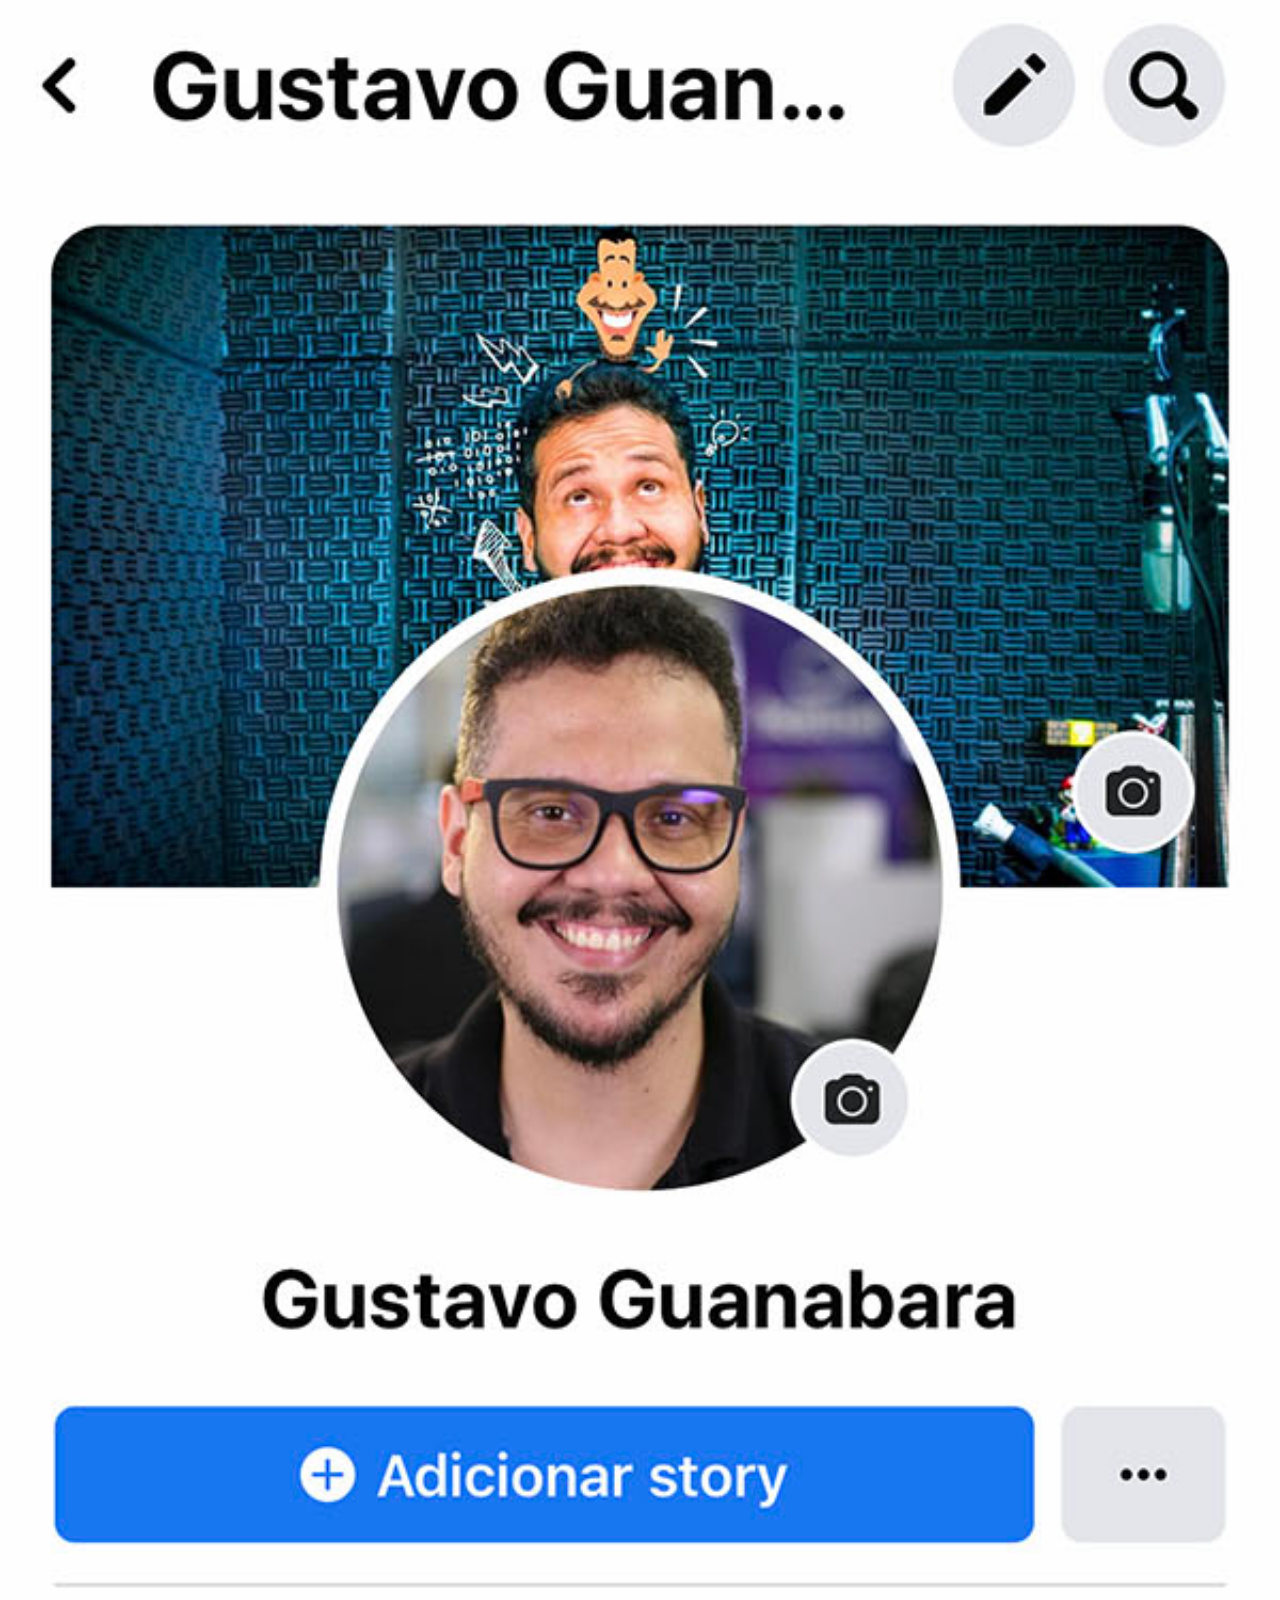
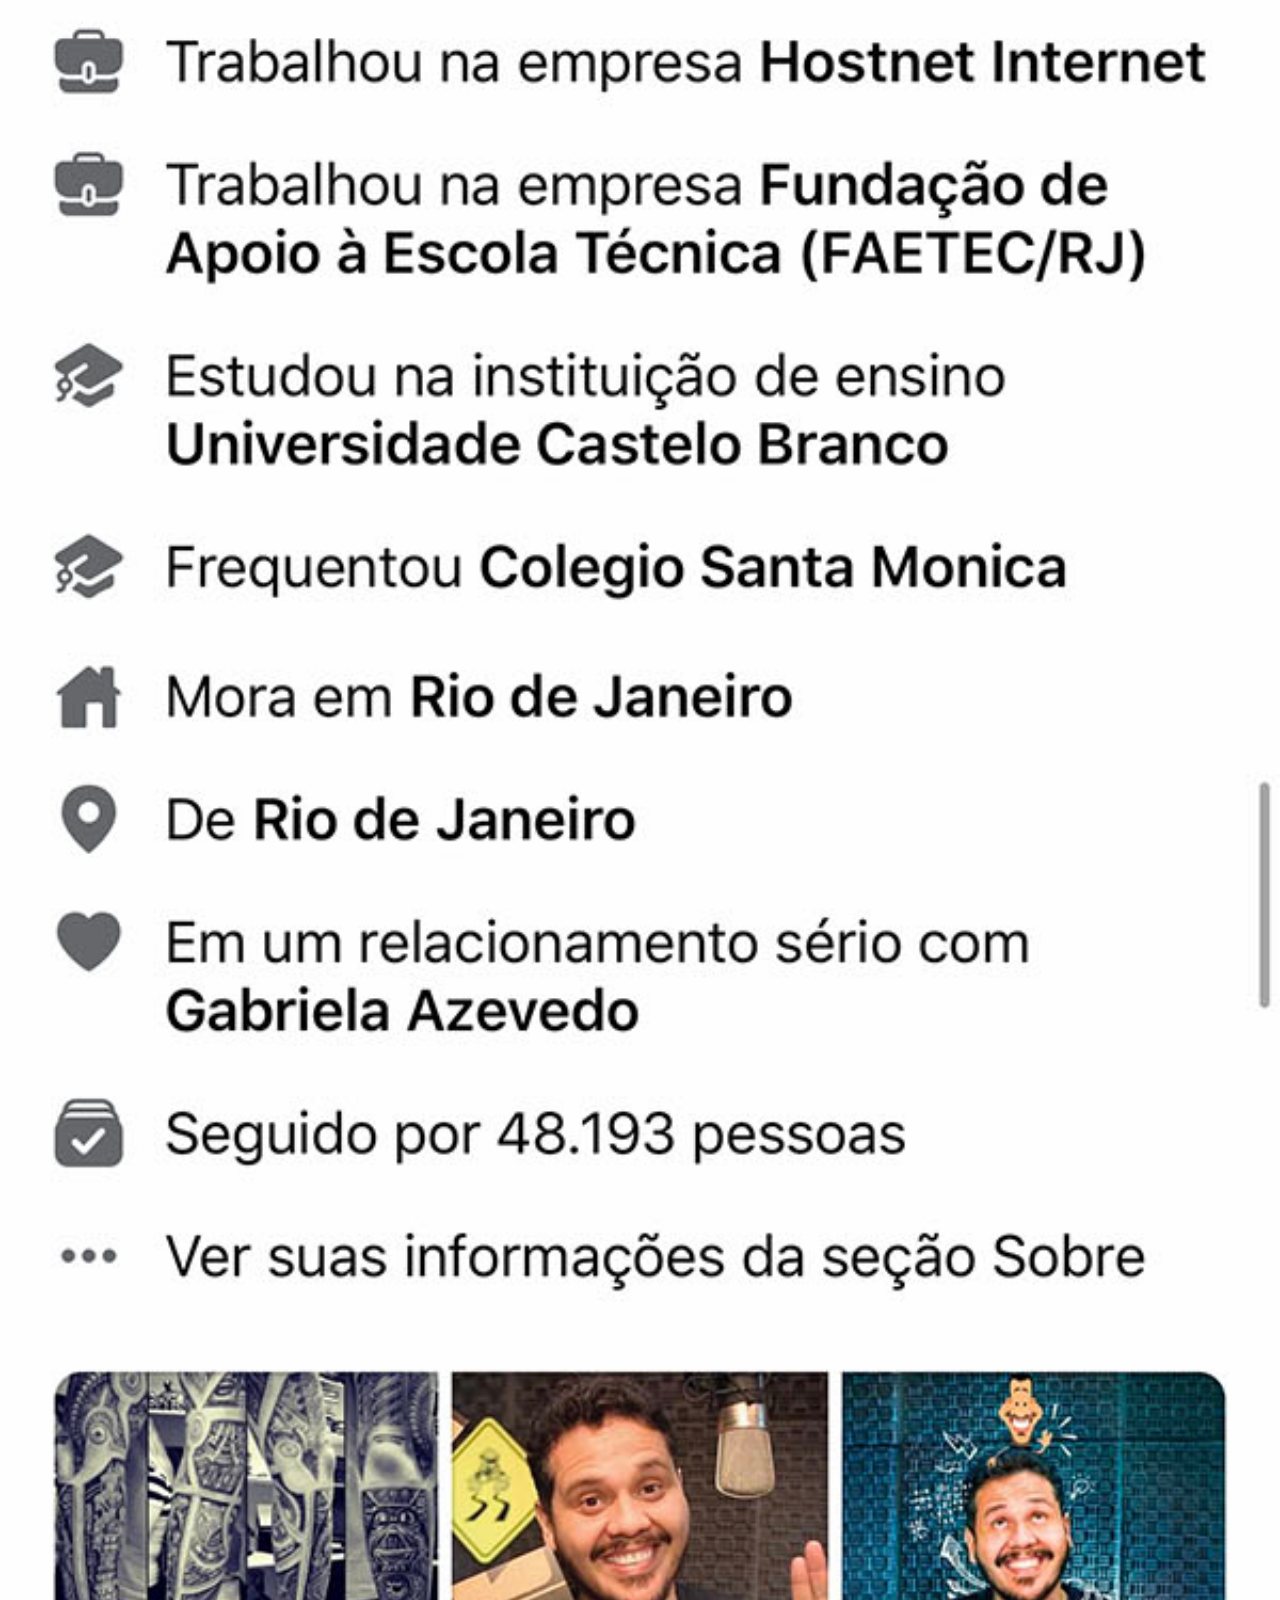
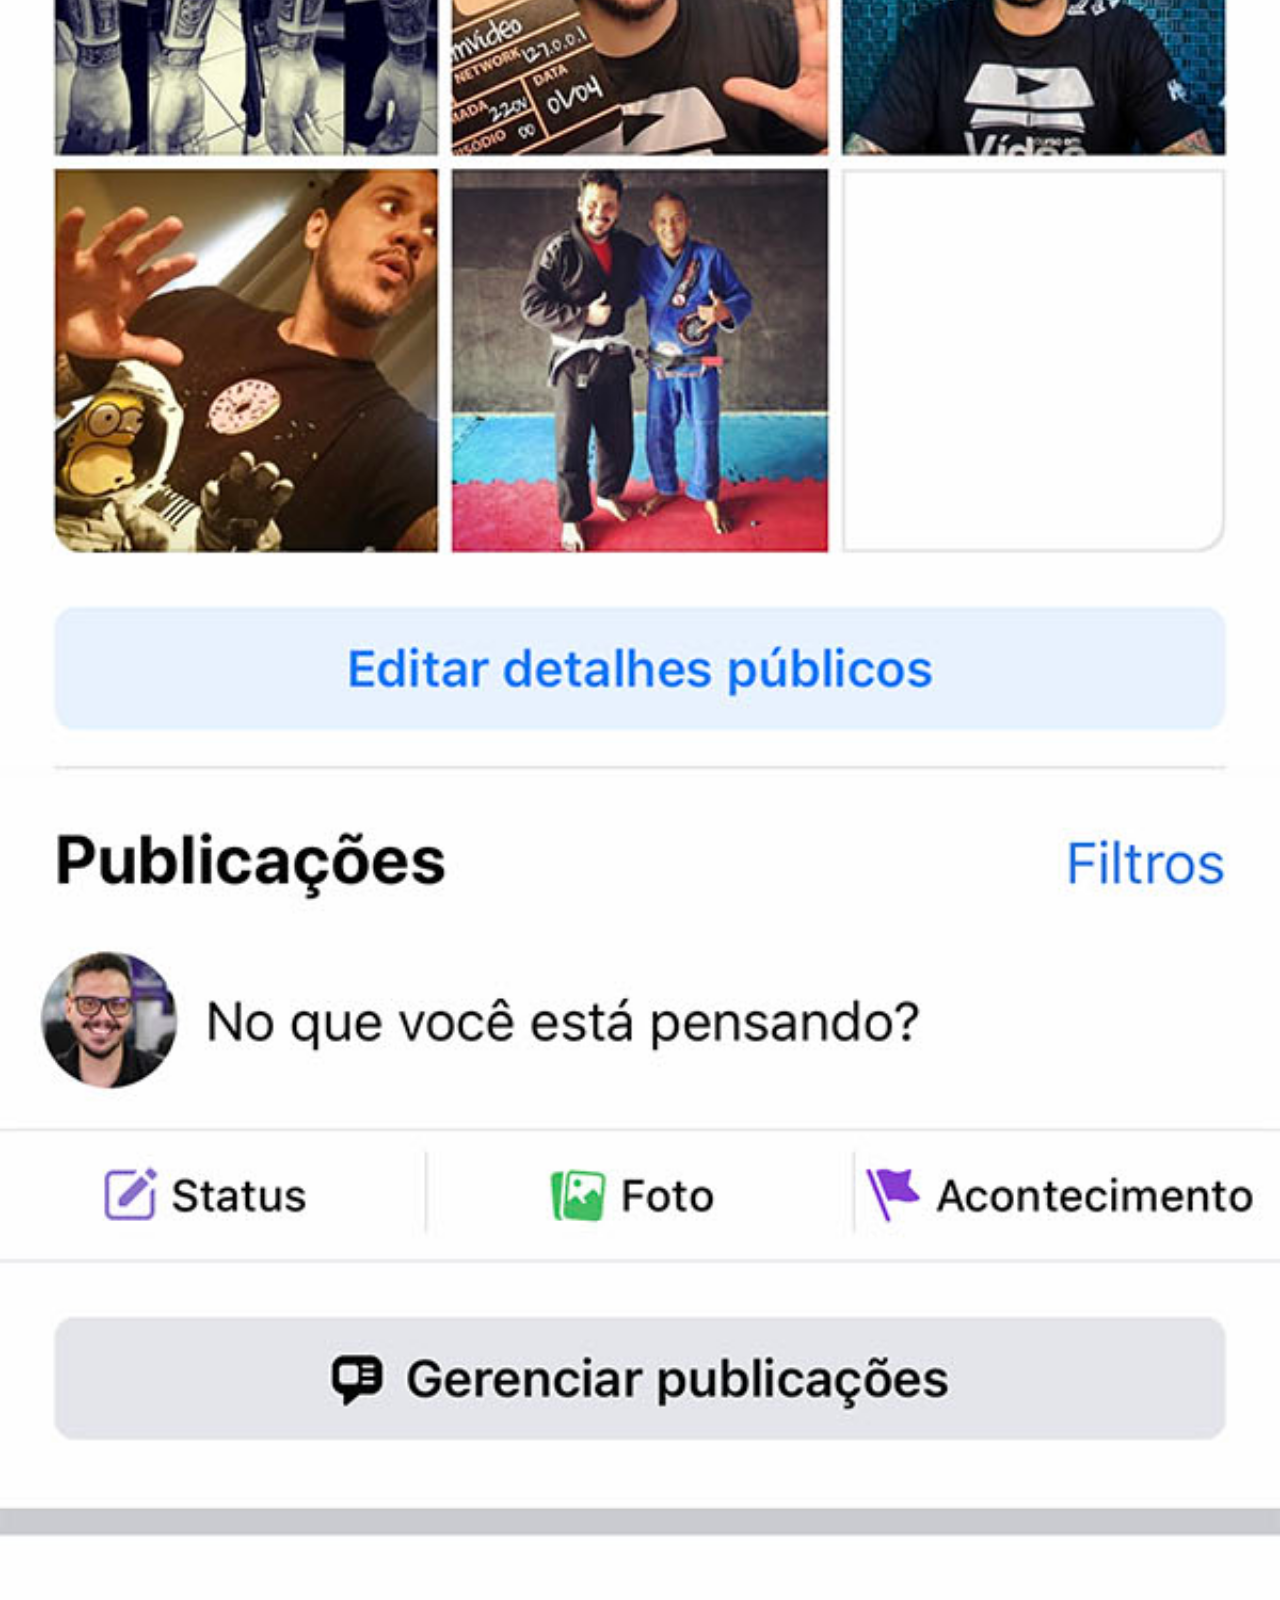
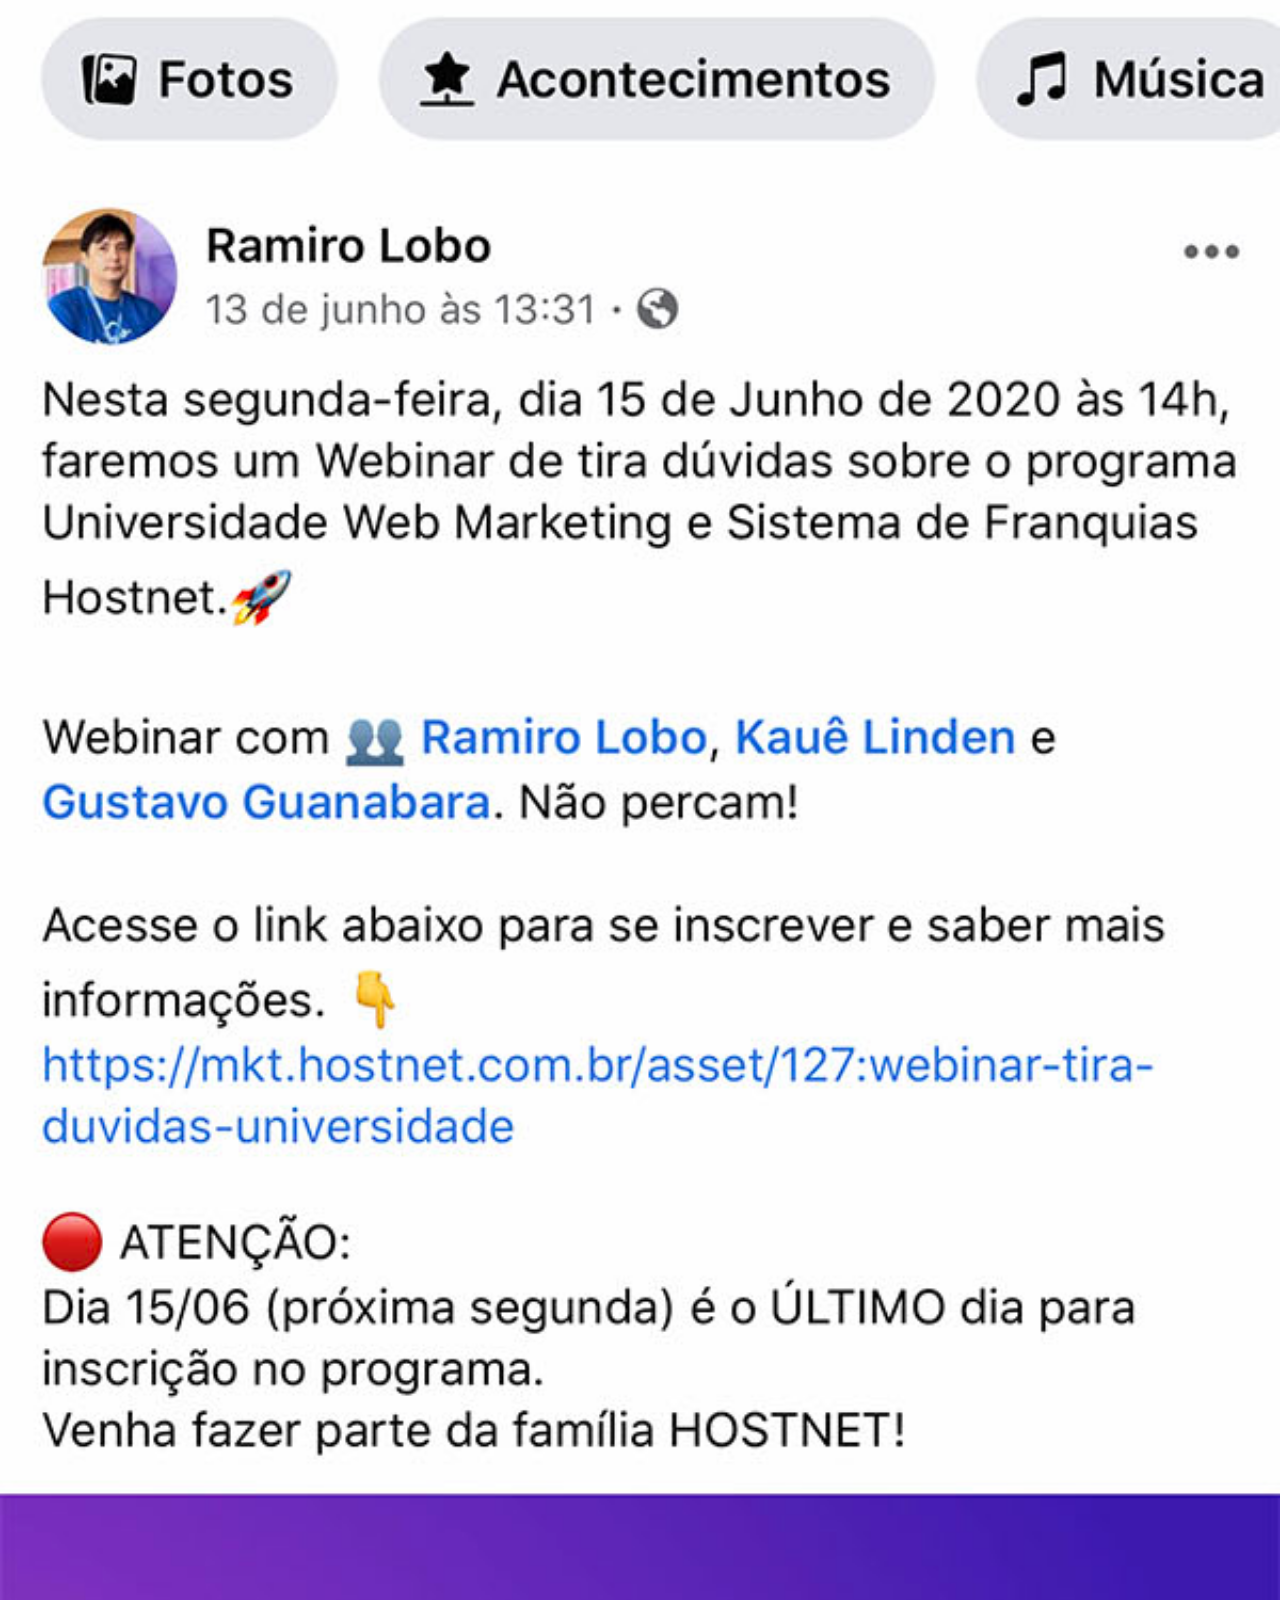
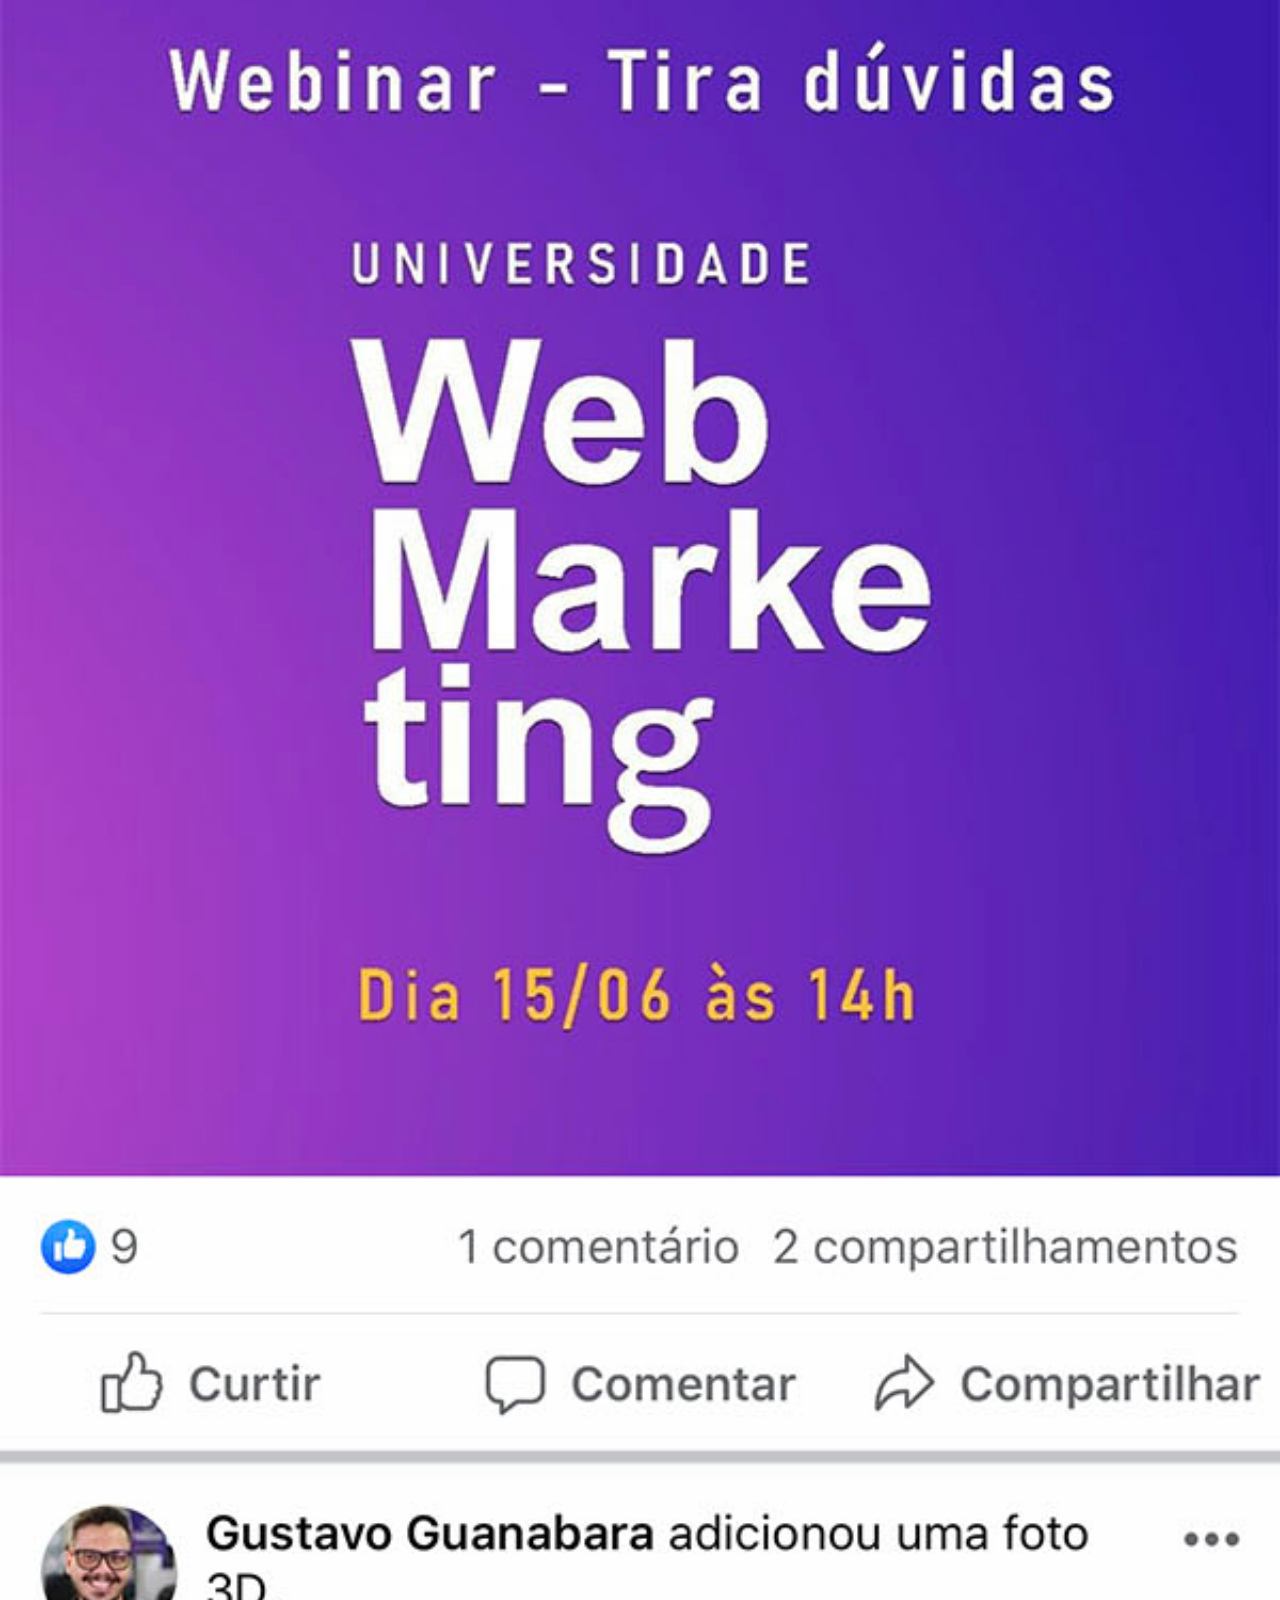
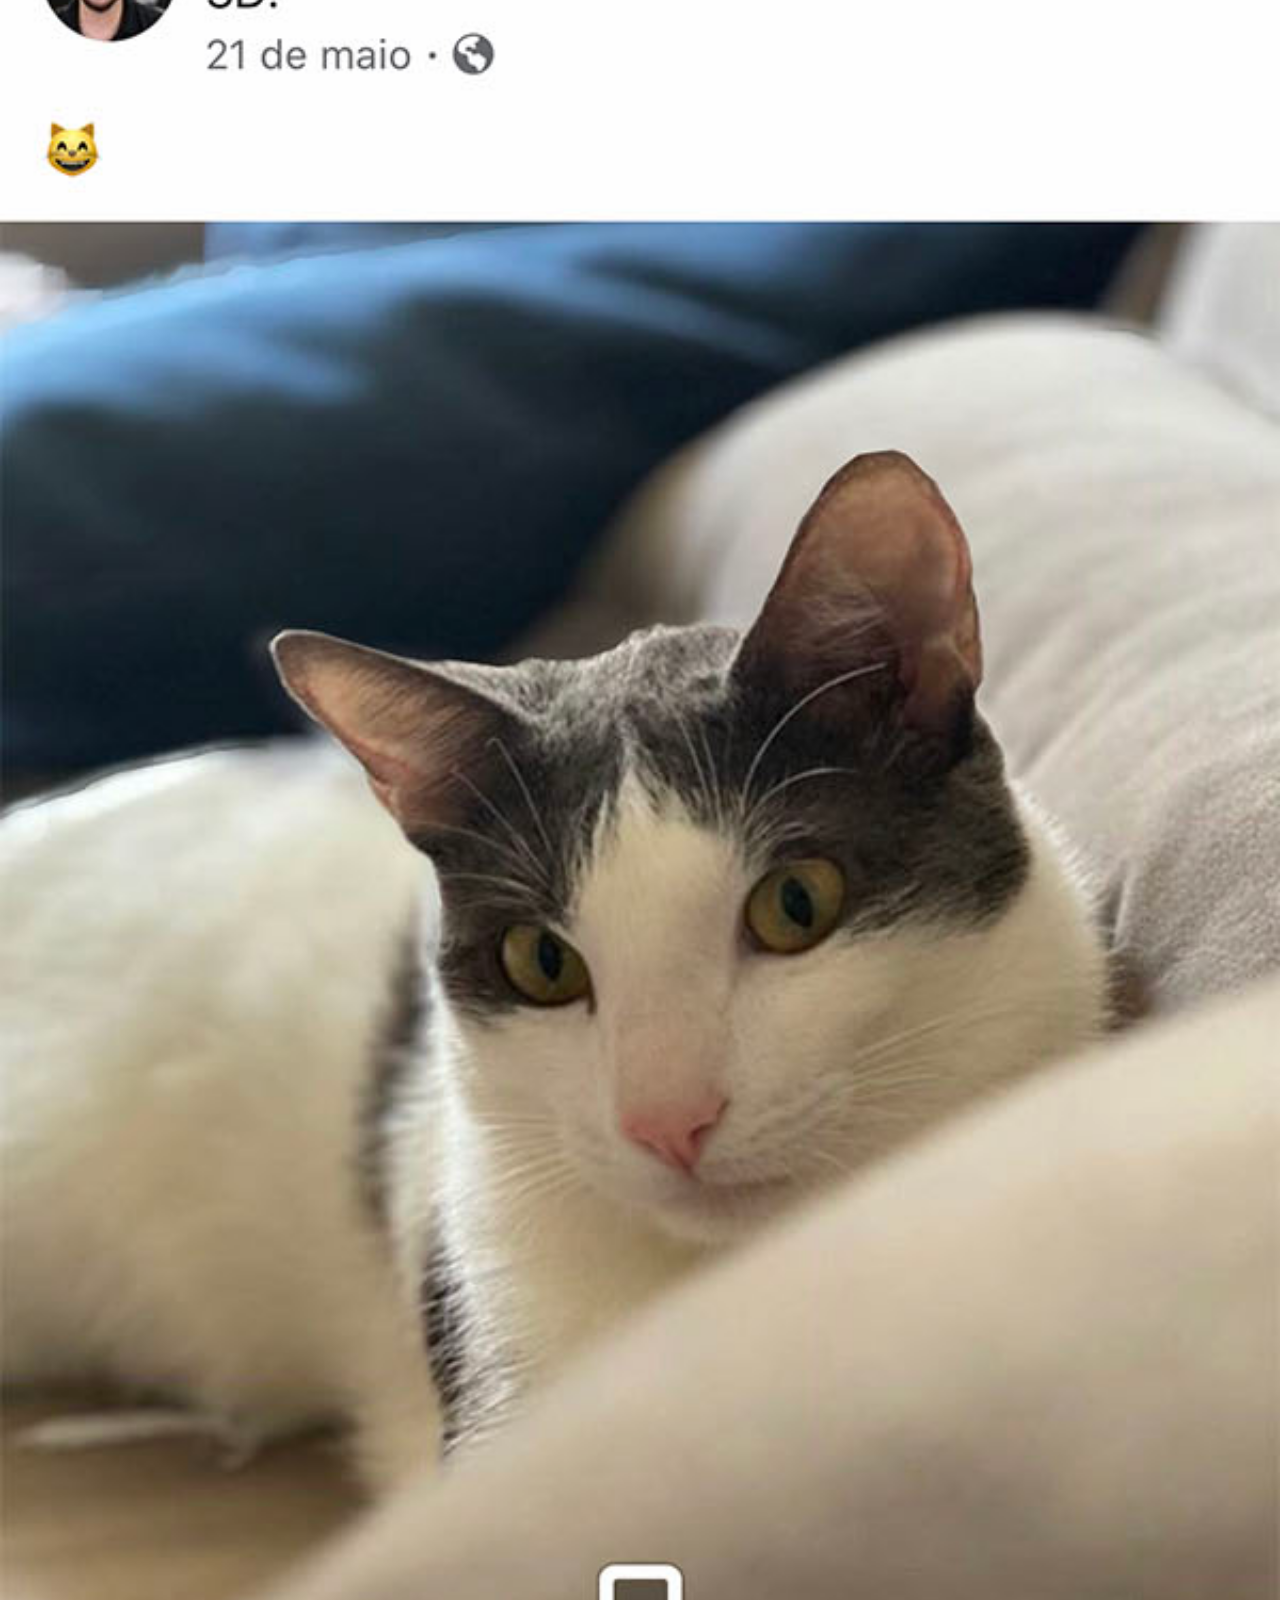
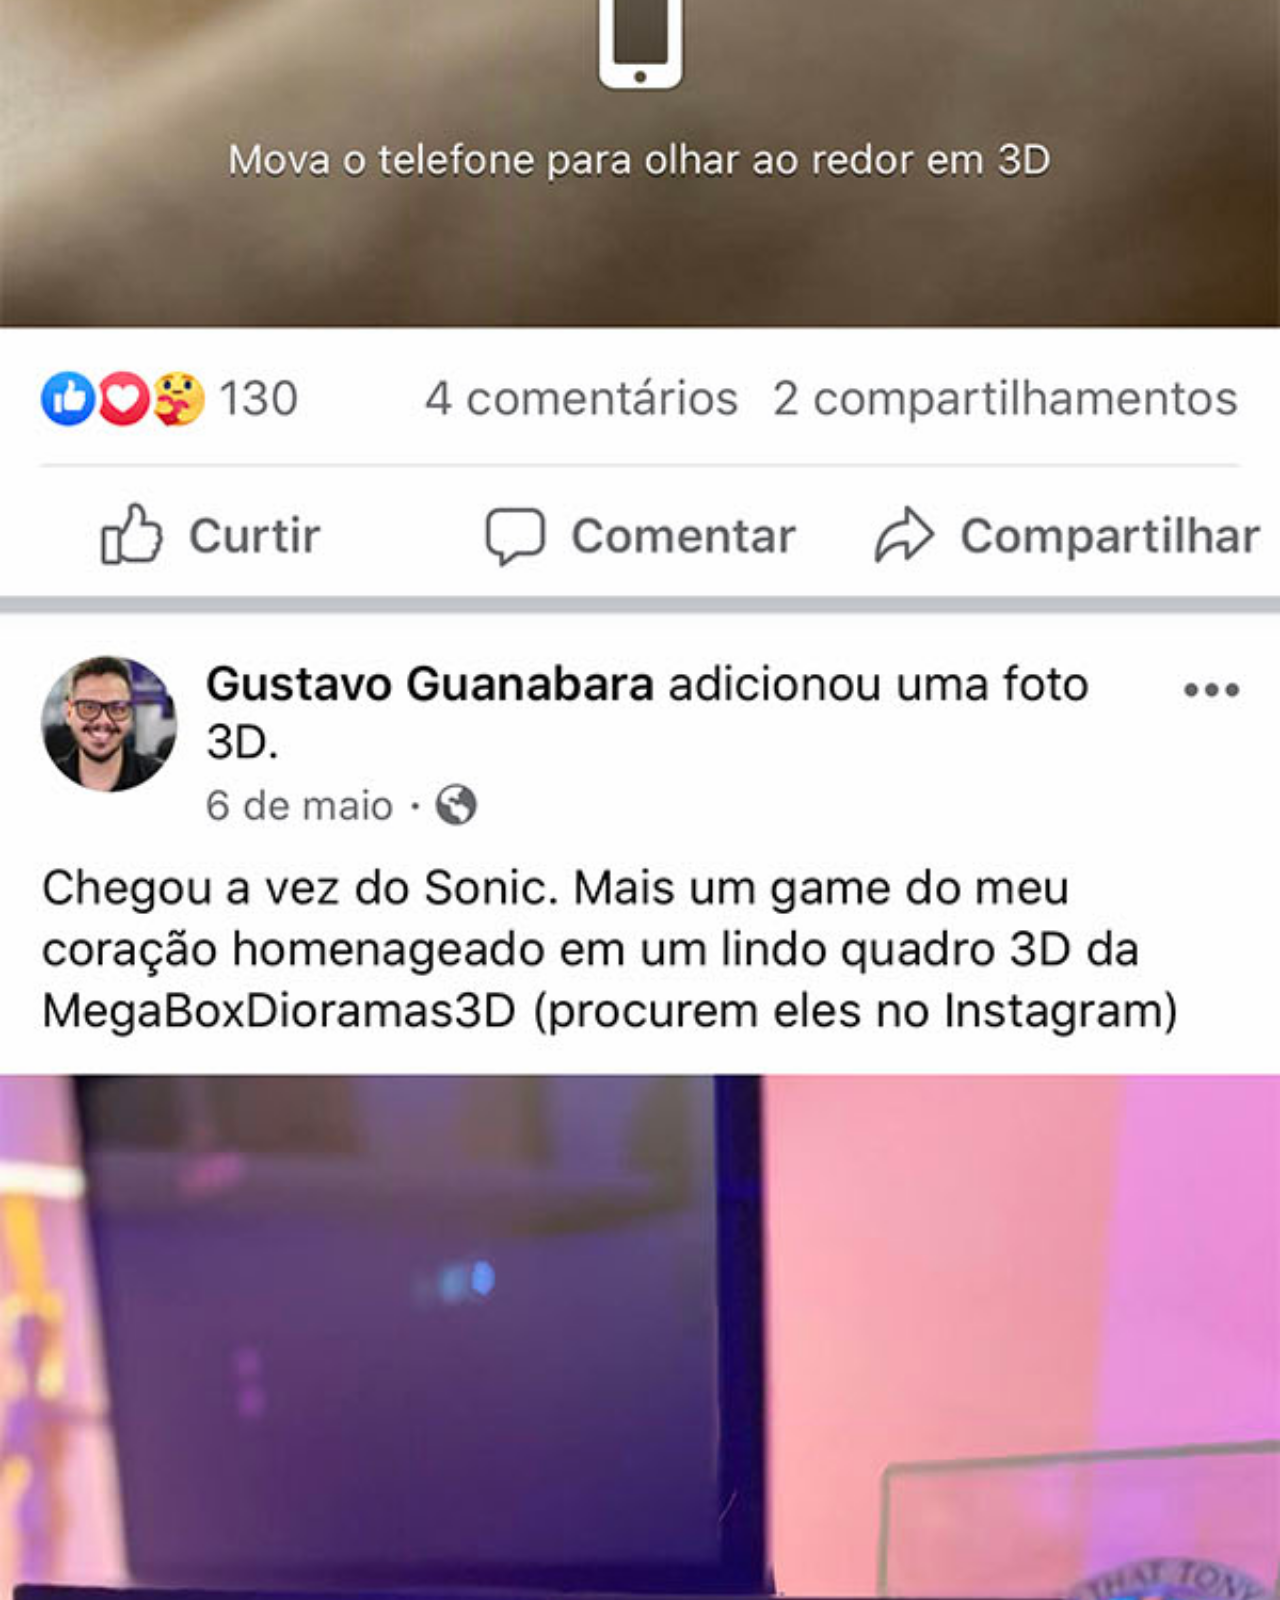
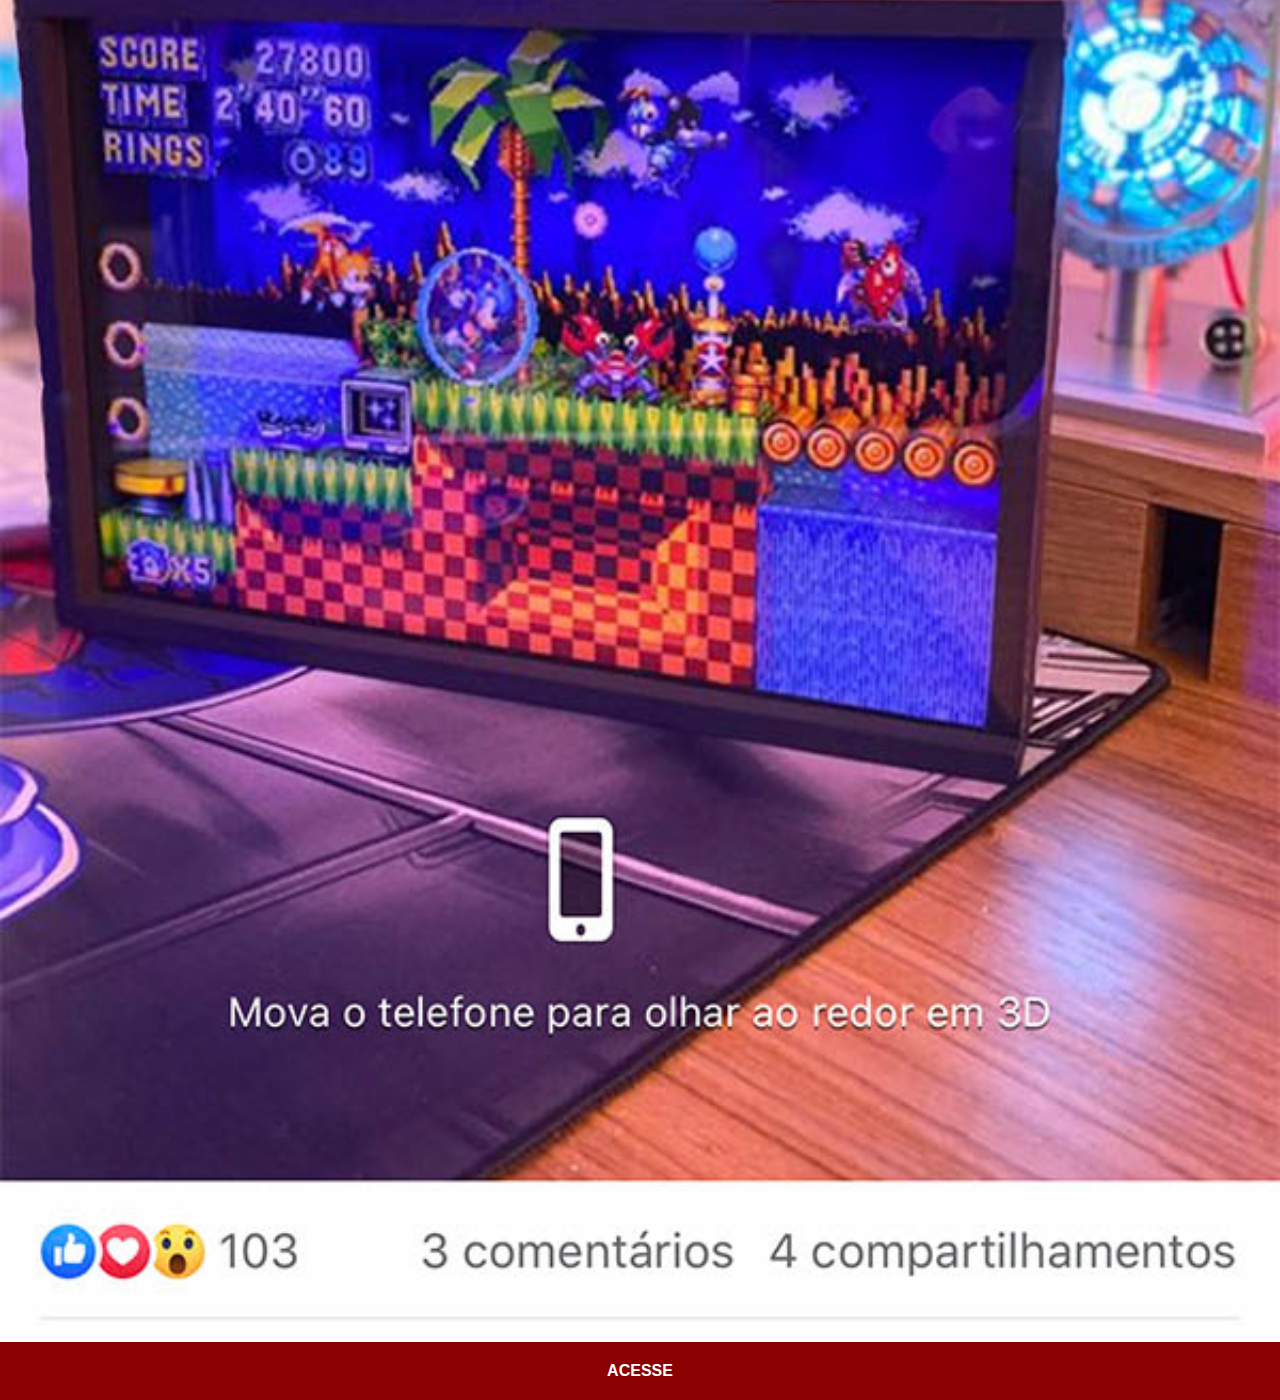
==== facebook.html @ bdcada26 "Projeto redes sociais completo" ====
<!DOCTYPE html>
<html lang="pt-br">
<head>
    <meta charset="UTF-8">
    <meta http-equiv="X-UA-Compatible" content="IE=edge">
    <meta name="viewport" content="width=device-width, initial-scale=1.0">
    <title>Facebook</title>
    <link rel="stylesheet" href="estilos/social.css">
</head>
<body>
    <img src="imagens/tela-facebook.jpg" alt="Facebook">
    <a href="https://www.facebook.com/CursosEmVideo/" target="_blank">ACESSE</a>
</body>
</html>
---- estilos/social.css ----
@charset "UTF-8";

* {
    margin: 0px;
    padding: 0px;
    font-family: Arial, Helvetica, sans-serif;
}

::-webkit-scrollbar {
    width: 0px;
    height: 0px;
}

img {
    width: 100vw;
}

a{
    display: block;
    background-color: darkred;
    color: white;
    padding: 20px;
    text-align: center;
    font-weight: bolder;
    text-decoration: none;
}

a:hover {
    background-color: red;
}
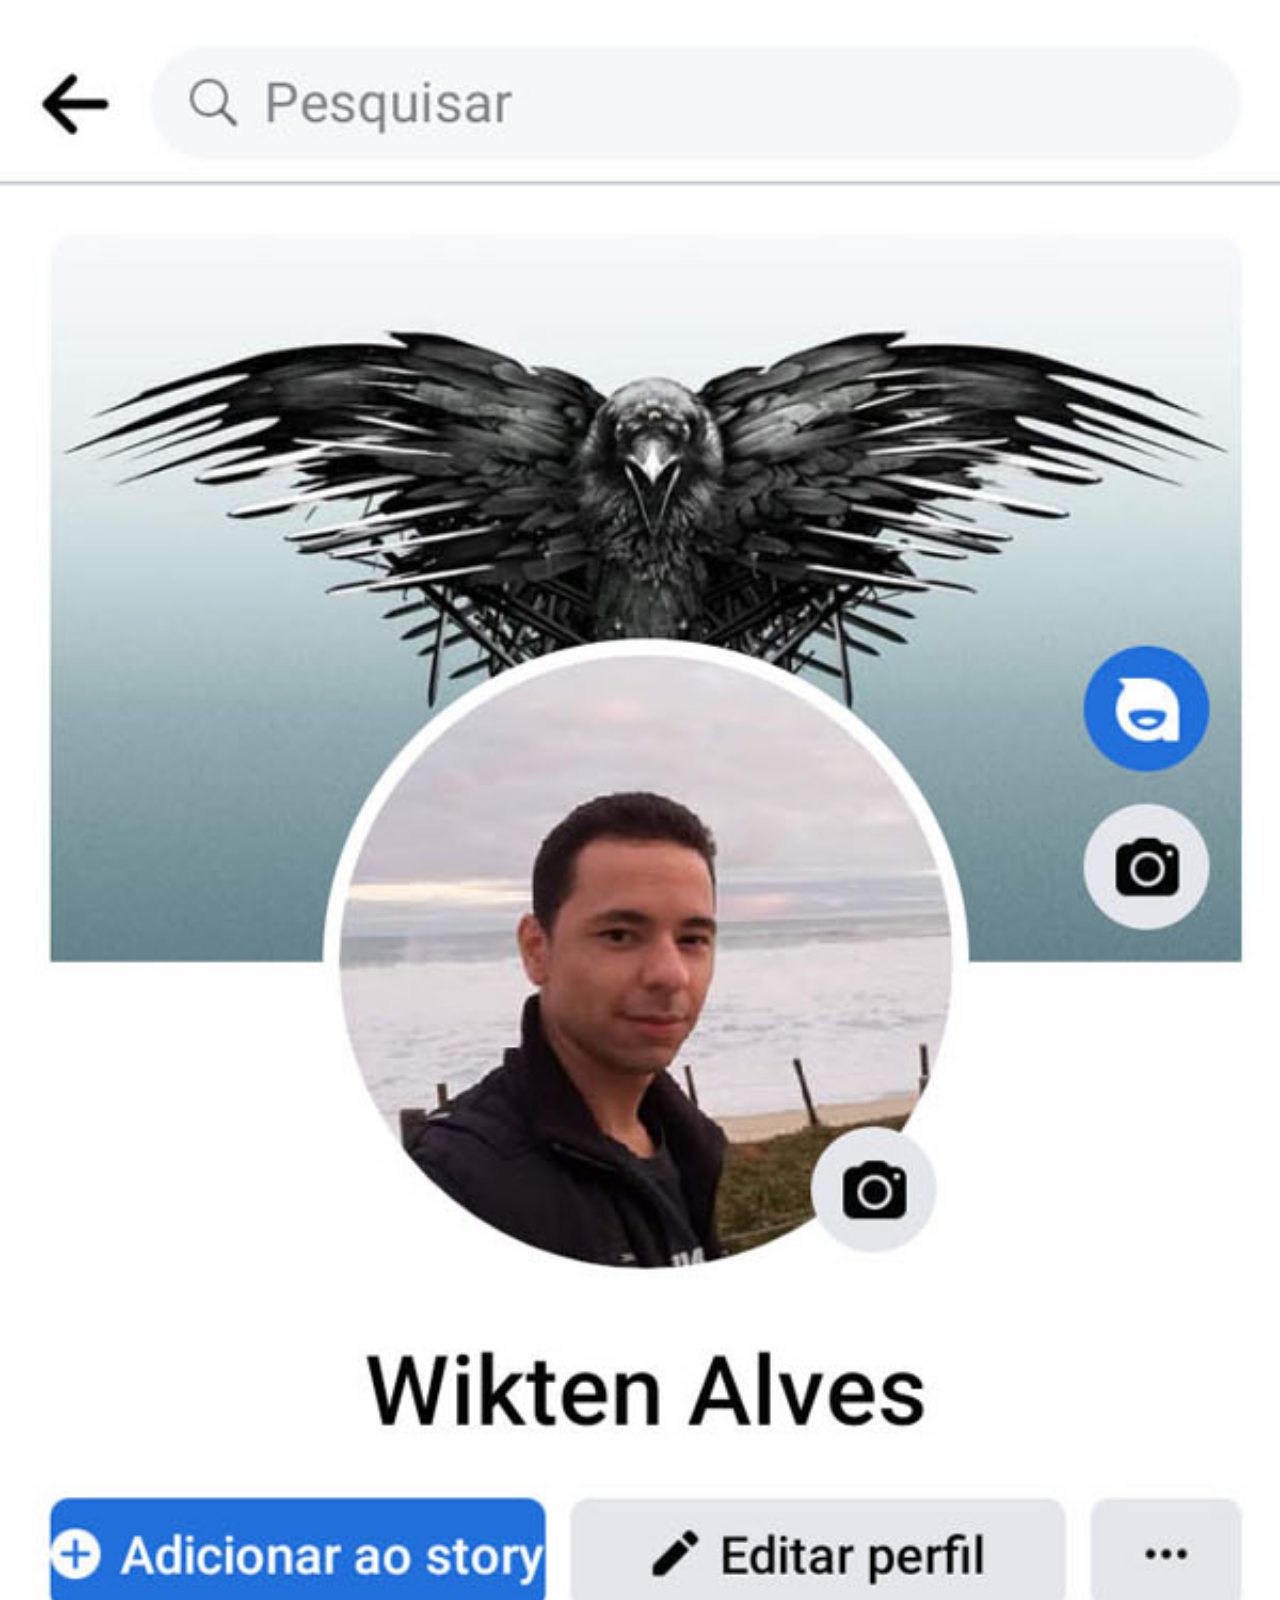
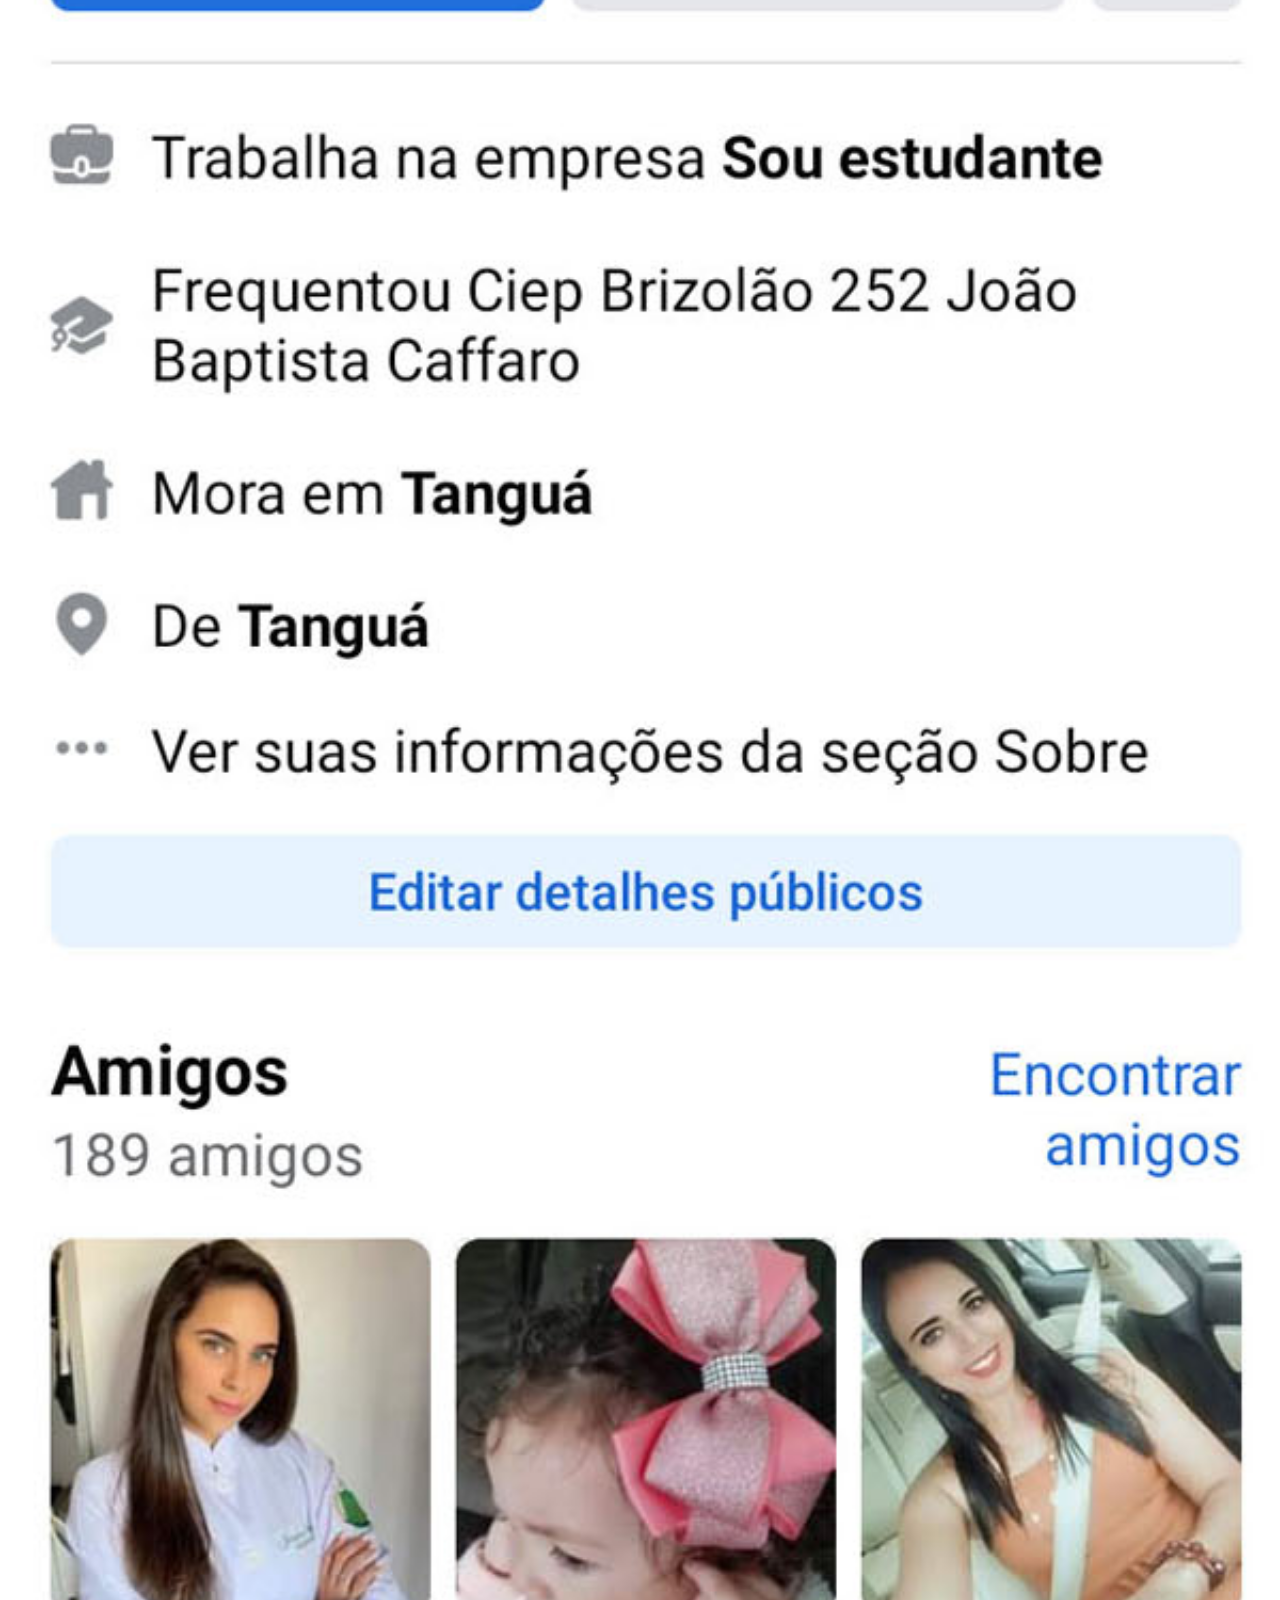
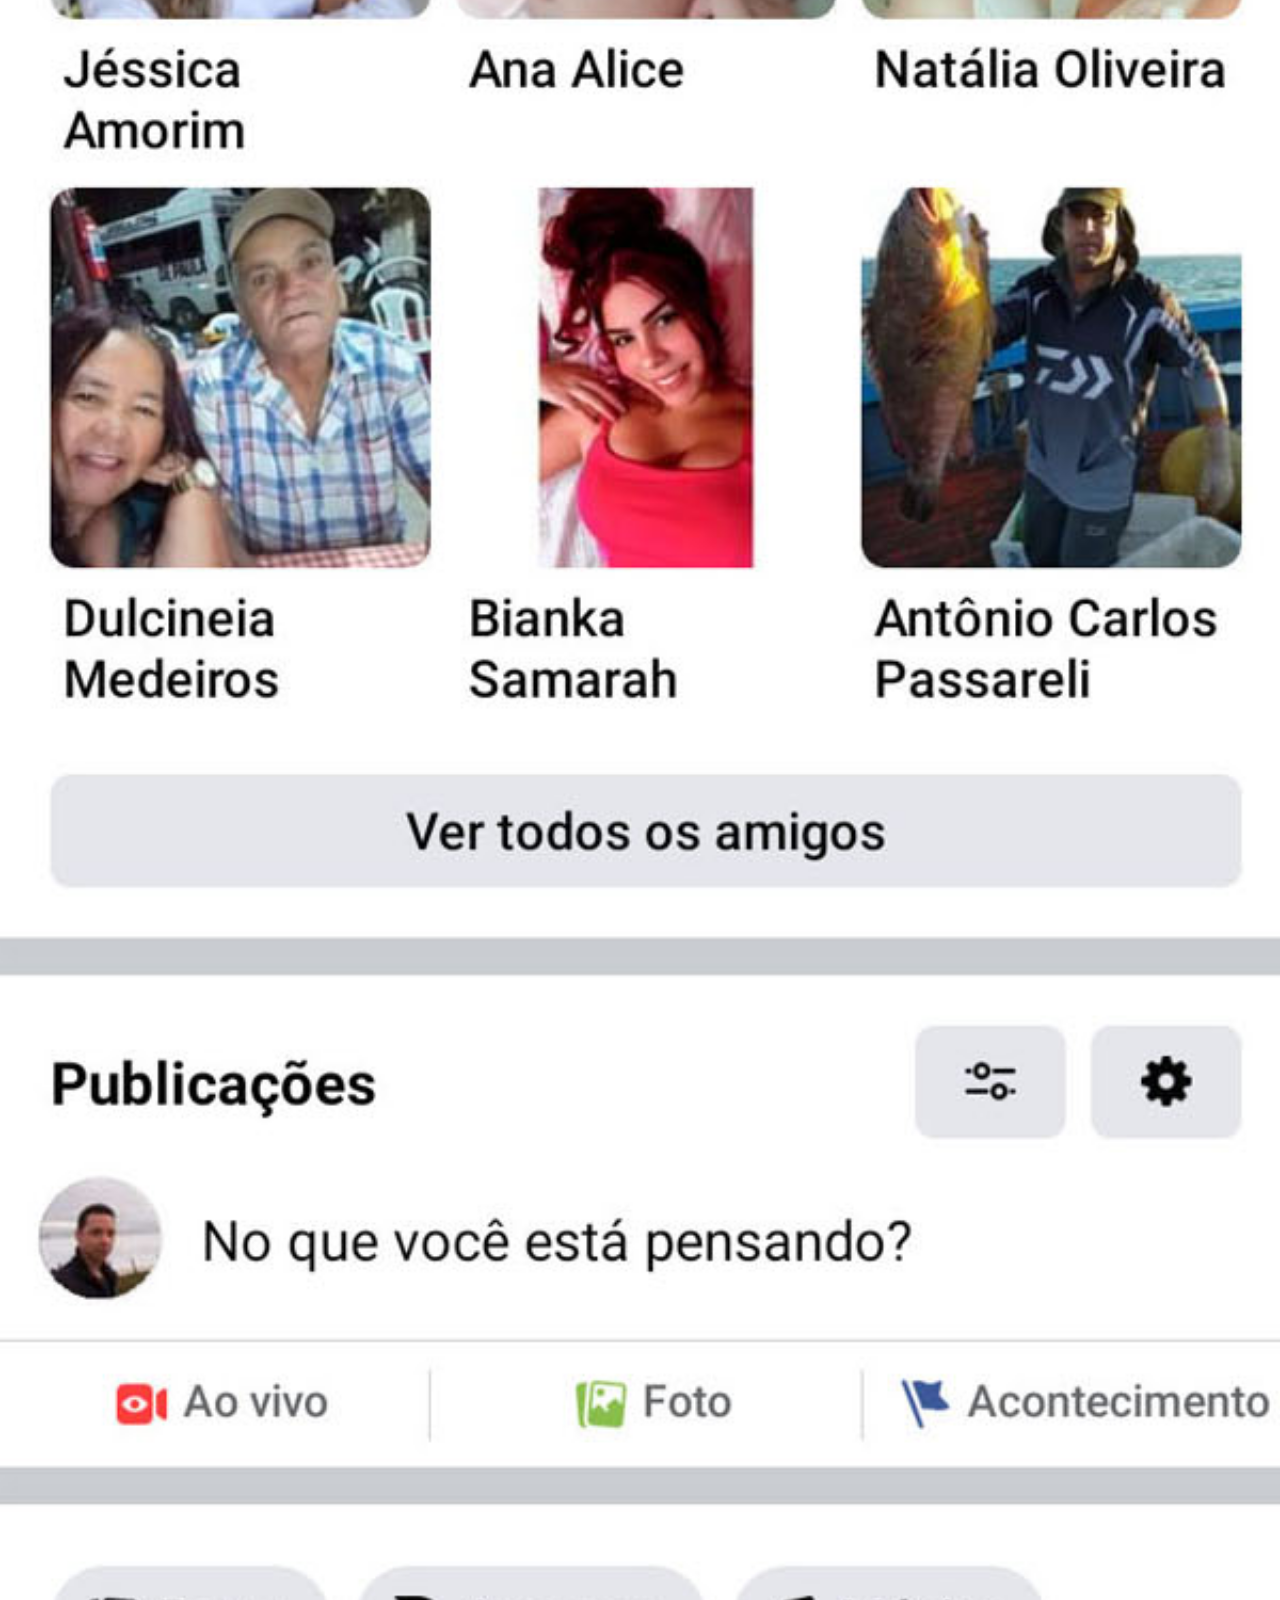
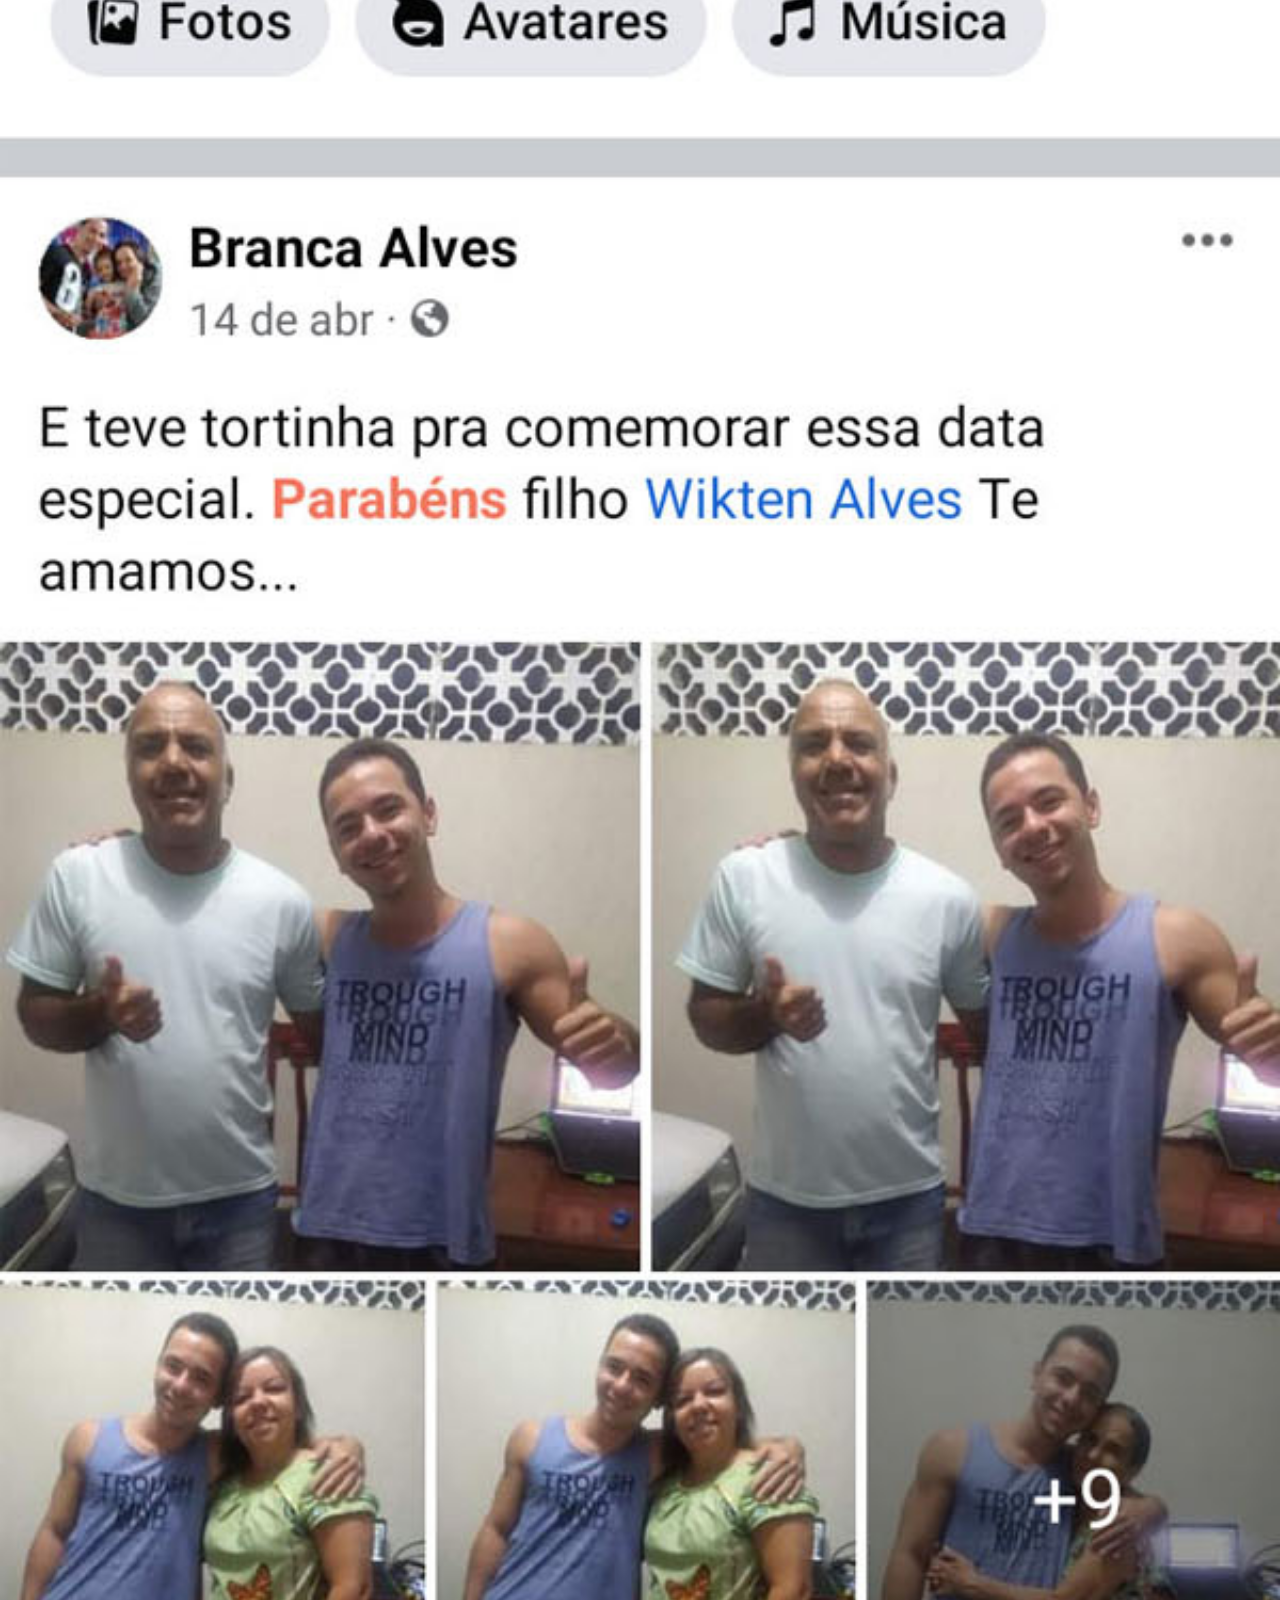
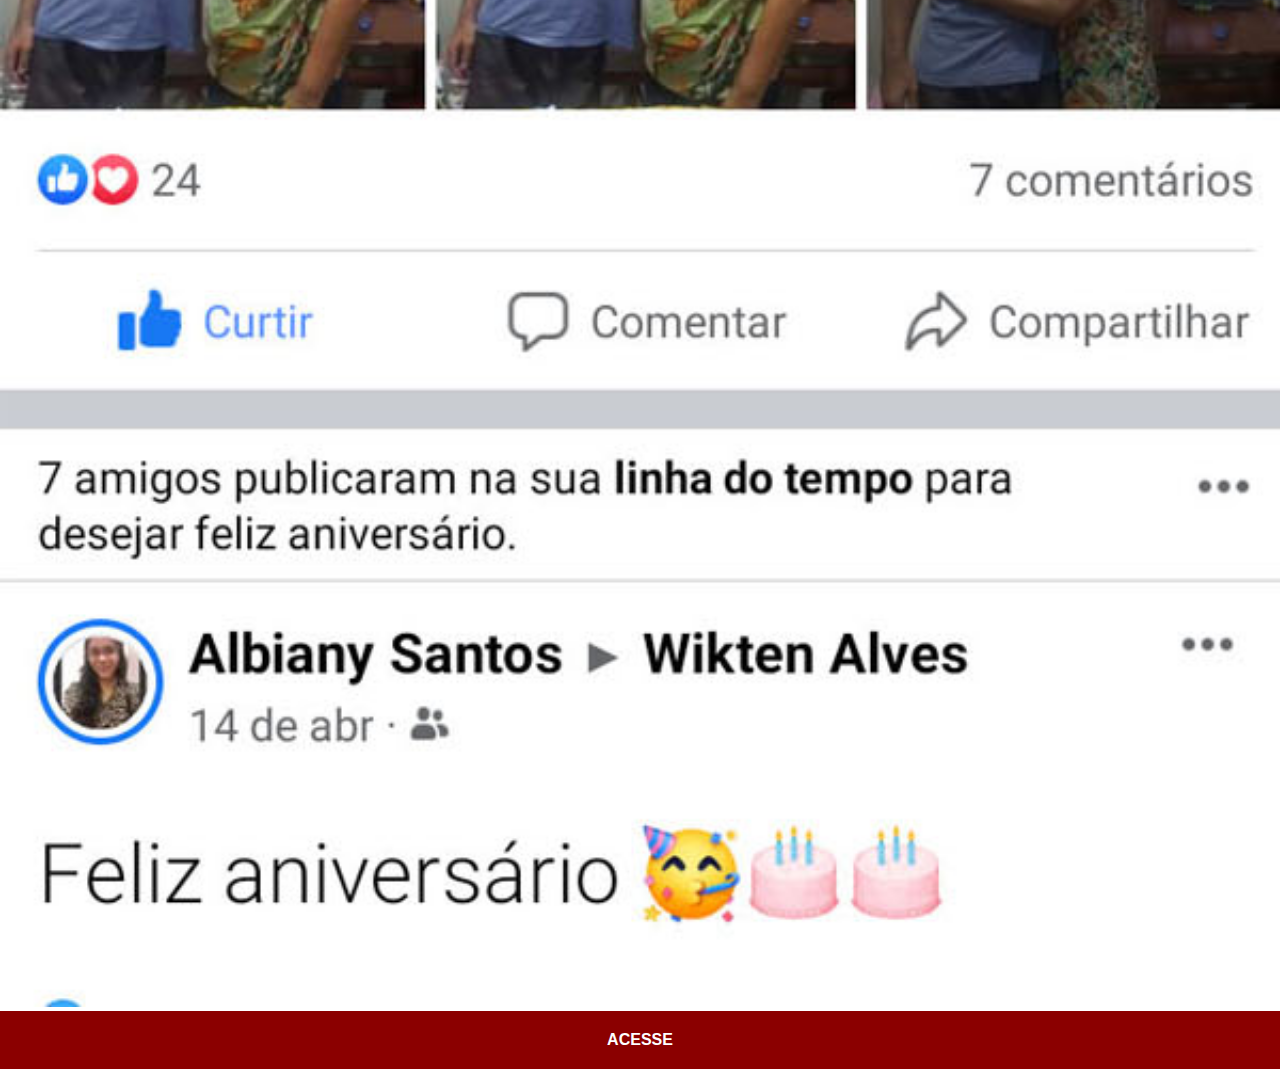
==== commit cfbee17a: "Troca dos links" ====
--- a/facebook.html
+++ b/facebook.html
@@ -9,6 +9,6 @@
 </head>
 <body>
     <img src="imagens/tela-facebook.jpg" alt="Facebook">
-    <a href="https://www.facebook.com/CursosEmVideo/" target="_blank">ACESSE</a>
+    <a href="https://www.facebook.com/wikten.alves.7/" target="_blank">ACESSE</a>
 </body>
 </html>